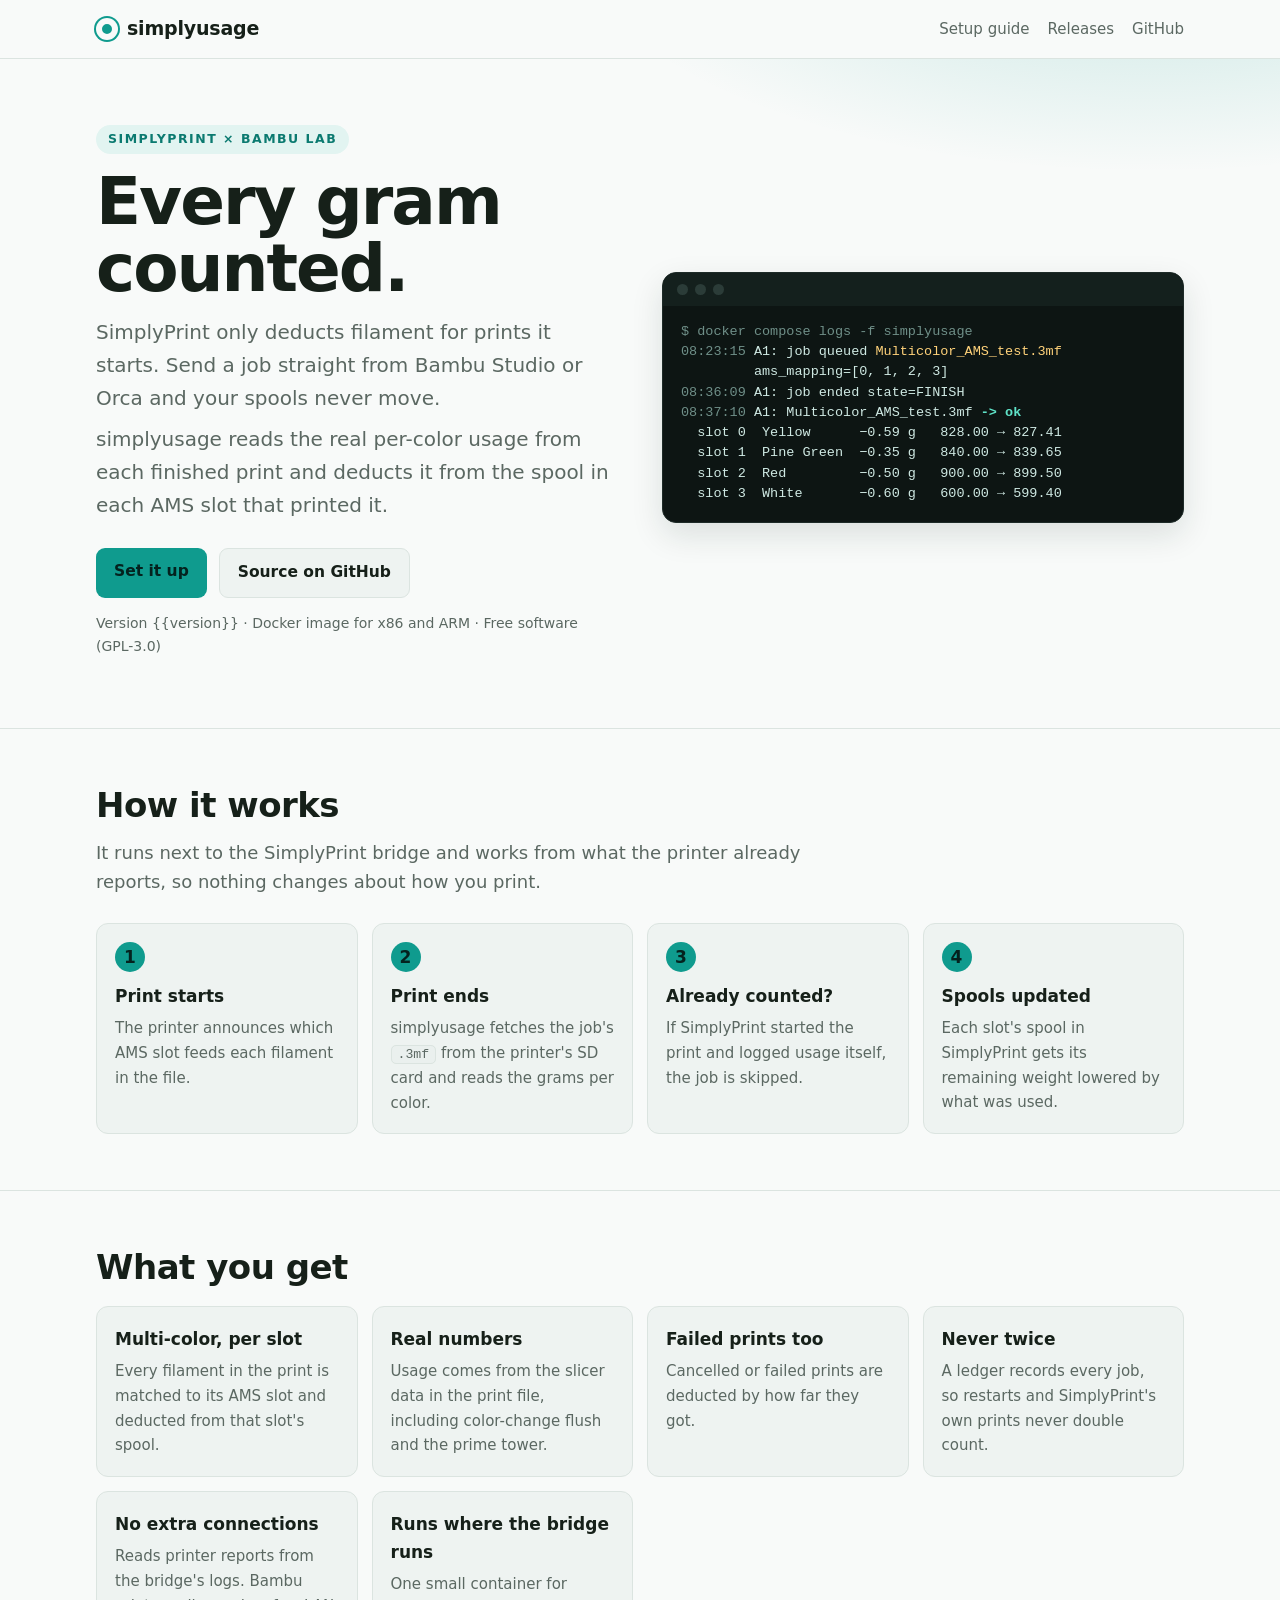
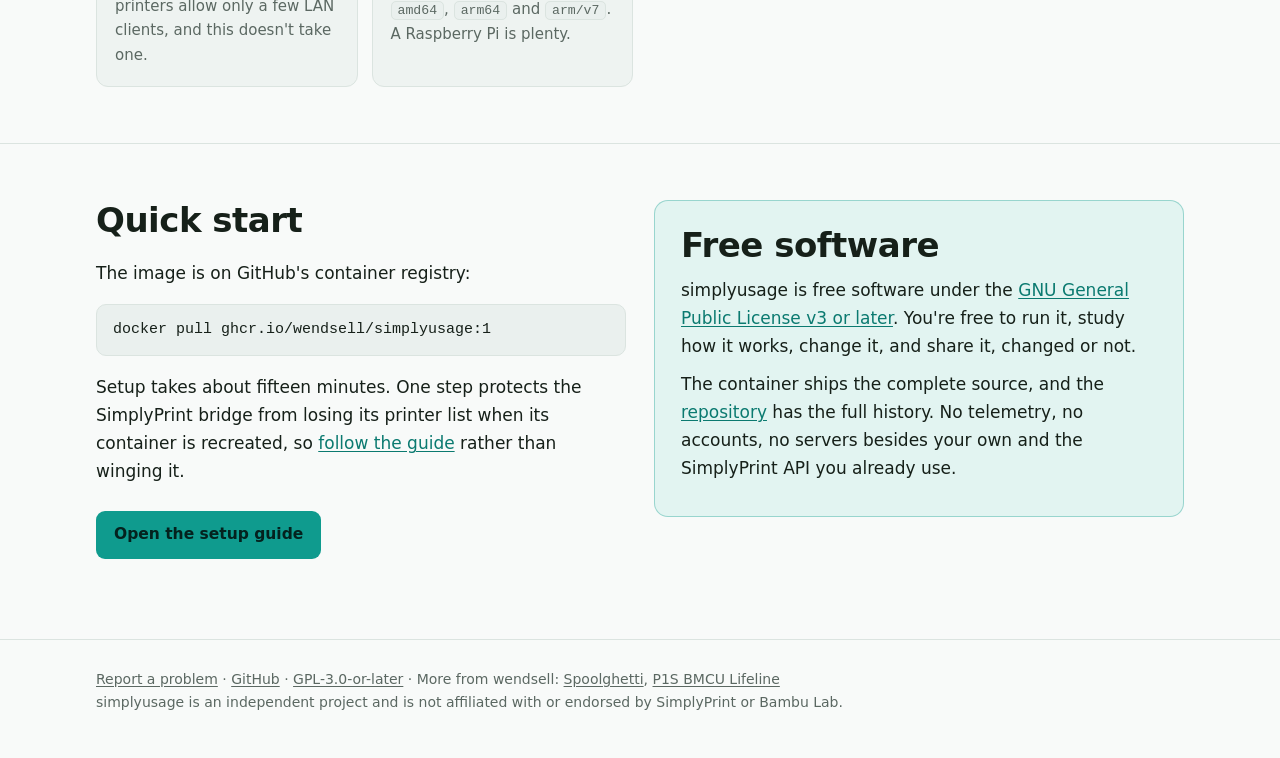
==== site/index.html @ 27cade97 "Release prep: GPL-3.0-or-later, multi-arch image, setup guide, website - License under GPL-3.0-or-la" ====
<!doctype html>
<!-- SPDX-License-Identifier: GPL-3.0-or-later -->
<html lang="en">
<head>
<meta charset="utf-8">
<meta name="viewport" content="width=device-width, initial-scale=1">
<title>simplyusage: SimplyPrint spool tracking for Bambu prints sent from your slicer</title>
<meta name="description" content="SimplyPrint only deducts filament for prints it starts. simplyusage deducts the real per-color usage for Bambu Lab prints sent from Bambu Studio or Orca.">
<meta property="og:title" content="simplyusage">
<meta property="og:description" content="Accurate SimplyPrint spool weights for Bambu Lab prints you send from Bambu Studio or Orca.">
<link rel="canonical" href="https://wendsell.github.io/simplyusage/">
<link rel="icon" href="data:image/svg+xml,%3Csvg xmlns='http://www.w3.org/2000/svg' viewBox='0 0 64 64'%3E%3Ccircle cx='32' cy='32' r='28' fill='%230f9b8e'/%3E%3Ccircle cx='32' cy='32' r='11' fill='%23f8faf9'/%3E%3C/svg%3E">
<link rel="stylesheet" href="style.css">
</head>
<body>

<header class="topbar">
  <div class="wrap">
    <a class="brand" href="./"><span class="dot"></span>simplyusage</a>
    <nav>
      <a href="setup.html">Setup guide</a>
      <a class="hide-sm" href="https://github.com/wendsell/simplyusage/releases">Releases</a>
      <a href="https://github.com/wendsell/simplyusage">GitHub</a>
    </nav>
  </div>
</header>

<section class="hero">
  <div class="wrap">
    <div>
      <span class="kicker">SimplyPrint × Bambu Lab</span>
      <h1>Every gram counted.</h1>
      <p class="lede">SimplyPrint only deducts filament for prints it starts. Send a job straight from Bambu Studio or Orca and your spools never move.</p>
      <p class="lede">simplyusage reads the real per-color usage from each finished print and deducts it from the spool in each AMS slot that printed it.</p>
      <div class="btns">
        <a class="btn primary" href="setup.html">Set it up</a>
        <a class="btn ghost" href="https://github.com/wendsell/simplyusage">Source on GitHub</a>
      </div>
      <p class="version">Version {{version}} · Docker image for x86 and ARM · Free software (GPL-3.0)</p>
    </div>
    <div class="term" role="img" aria-label="simplyusage log output deducting four colors from four spools after a multi-color print">
      <div class="bar"><i></i><i></i><i></i></div>
<pre><span class="dim">$ docker compose logs -f simplyusage</span>
<span class="dim">08:23:15</span> A1: job queued <span class="k">Multicolor_AMS_test.3mf</span>
         ams_mapping=[0, 1, 2, 3]
<span class="dim">08:36:09</span> A1: job ended state=FINISH
<span class="dim">08:37:10</span> A1: Multicolor_AMS_test.3mf <span class="ok">-&gt; ok</span>
  slot 0  Yellow      −0.59 g   828.00 → 827.41
  slot 1  Pine Green  −0.35 g   840.00 → 839.65
  slot 2  Red         −0.50 g   900.00 → 899.50
  slot 3  White       −0.60 g   600.00 → 599.40</pre>
    </div>
  </div>
</section>

<section class="band">
  <div class="wrap">
    <h2>How it works</h2>
    <p class="sub">It runs next to the SimplyPrint bridge and works from what the printer already reports, so nothing changes about how you print.</p>
    <div class="steps">
      <div class="step"><h3>Print starts</h3><p>The printer announces which AMS slot feeds each filament in the file.</p></div>
      <div class="step"><h3>Print ends</h3><p>simplyusage fetches the job's <code>.3mf</code> from the printer's SD card and reads the grams per color.</p></div>
      <div class="step"><h3>Already counted?</h3><p>If SimplyPrint started the print and logged usage itself, the job is skipped.</p></div>
      <div class="step"><h3>Spools updated</h3><p>Each slot's spool in SimplyPrint gets its remaining weight lowered by what was used.</p></div>
    </div>
  </div>
</section>

<section class="band">
  <div class="wrap">
    <h2>What you get</h2>
    <div class="grid">
      <div class="card"><h3>Multi-color, per slot</h3><p>Every filament in the print is matched to its AMS slot and deducted from that slot's spool.</p></div>
      <div class="card"><h3>Real numbers</h3><p>Usage comes from the slicer data in the print file, including color-change flush and the prime tower.</p></div>
      <div class="card"><h3>Failed prints too</h3><p>Cancelled or failed prints are deducted by how far they got.</p></div>
      <div class="card"><h3>Never twice</h3><p>A ledger records every job, so restarts and SimplyPrint's own prints never double count.</p></div>
      <div class="card"><h3>No extra connections</h3><p>Reads printer reports from the bridge's logs. Bambu printers allow only a few LAN clients, and this doesn't take one.</p></div>
      <div class="card"><h3>Runs where the bridge runs</h3><p>One small container for <code>amd64</code>, <code>arm64</code> and <code>arm/v7</code>. A Raspberry Pi is plenty.</p></div>
    </div>
  </div>
</section>

<section class="band">
  <div class="wrap split">
    <div>
      <h2>Quick start</h2>
      <p>The image is on GitHub's container registry:</p>
<pre><code>docker pull ghcr.io/wendsell/simplyusage:1</code></pre>
      <p>Setup takes about fifteen minutes. One step protects the SimplyPrint bridge from losing its printer list when its container is recreated, so <a href="setup.html">follow the guide</a> rather than winging it.</p>
      <div class="btns"><a class="btn primary" href="setup.html">Open the setup guide</a></div>
    </div>
    <div class="free">
      <h2>Free software</h2>
      <p>simplyusage is free software under the <a href="https://www.gnu.org/licenses/gpl-3.0.html">GNU General Public License v3 or later</a>. You're free to run it, study how it works, change it, and share it, changed or not.</p>
      <p>The container ships the complete source, and the <a href="https://github.com/wendsell/simplyusage">repository</a> has the full history. No telemetry, no accounts, no servers besides your own and the SimplyPrint API you already use.</p>
    </div>
  </div>
</section>

<footer>
  <div class="wrap">
    <a href="https://github.com/wendsell/simplyusage/issues">Report a problem</a> · <a href="https://github.com/wendsell/simplyusage">GitHub</a> · <a href="https://github.com/wendsell/simplyusage/blob/main/LICENSE">GPL-3.0-or-later</a>
    · More from wendsell: <a href="https://wendsell.github.io/spoolghetti/">Spoolghetti</a>, <a href="https://wendsell.github.io/P1S-BMCU-Lifeline/">P1S BMCU Lifeline</a><br>
    simplyusage is an independent project and is not affiliated with or endorsed by SimplyPrint or Bambu Lab.
  </div>
</footer>
</body>
</html>
---- site/style.css ----
/* SPDX-License-Identifier: GPL-3.0-or-later */
:root {
  --bg:#f8faf9; --fg:#162019; --muted:#5b6862; --card:#eef3f1; --line:#dbe4e0;
  --accent:#0f9b8e; --accent-strong:#0b7a70; --accent-soft:#e2f4f1; --link:#0b7a70; --code:#eaf0ee;
  --note:#2f6fd6; --tip:#1f8a4c; --important:#8a4fd6; --warning:#b97f00; --caution:#d23b2f;
  --term-bg:#0d1513; --term-fg:#cfe9e3; --term-dim:#6f8f88; --term-ok:#5fe3c8; --term-key:#ffd27a;
  --shadow:0 12px 32px rgba(15,40,35,.12);
}
@media (prefers-color-scheme: dark) {
  :root {
    --bg:#0f1413; --fg:#e4ece9; --muted:#95a6a0; --card:#161d1b; --line:#24302c;
    --accent:#2ed3c0; --accent-strong:#5fe3d3; --accent-soft:#12302b; --link:#5fe3d3; --code:#18211e;
    --note:#6ea2ff; --tip:#4cc47f; --important:#b48cff; --warning:#f0b429; --caution:#ff6b5e;
    --shadow:0 12px 32px rgba(0,0,0,.45);
  }
}
* { box-sizing:border-box; }
html { scroll-behavior:smooth; scroll-padding-top:20px; }
body { margin:0; background:var(--bg); color:var(--fg); font:17px/1.65 system-ui,-apple-system,"Segoe UI",Roboto,Arial,sans-serif; }
a { color:var(--link); text-underline-offset:2px; }
.wrap { max-width:1120px; margin:0 auto; padding:0 16px; }
code { font-family:ui-monospace,SFMono-Regular,Consolas,monospace; font-size:.88em; background:var(--code);
       border:1px solid var(--line); border-radius:5px; padding:1px 6px; }
pre { background:var(--code); border:1px solid var(--line); border-radius:10px; padding:14px 16px; overflow:auto; font-size:15px; line-height:1.5; }
pre code { background:none; border:0; padding:0; font-size:inherit; }

/* ---------- top bar (guide) ---------- */
.topbar { border-bottom:1px solid var(--line); background:var(--bg); }
.topbar .wrap { display:flex; align-items:center; gap:18px; height:58px; }
.brand { font-weight:850; font-size:19px; color:var(--fg); text-decoration:none; display:flex; align-items:center; gap:9px; letter-spacing:-.01em; }
.brand .dot { width:22px; height:22px; border-radius:50%; background:var(--accent); box-shadow:inset 0 0 0 6px var(--bg), 0 0 0 2px var(--accent); }
.topbar nav { margin-left:auto; display:flex; gap:18px; font-size:15px; }
.topbar nav a { color:var(--muted); text-decoration:none; }
.topbar nav a:hover { color:var(--fg); }

/* ---------- hero ---------- */
.hero { padding:64px 0 56px;
        background:radial-gradient(900px 380px at 90% -20%, color-mix(in srgb, var(--accent) 22%, transparent), transparent 65%); }
.hero .wrap { display:grid; grid-template-columns:1fr 1fr; gap:44px; align-items:center; }
.kicker { display:inline-block; font-size:12.5px; font-weight:800; letter-spacing:.12em; text-transform:uppercase; color:var(--accent-strong);
          background:var(--accent-soft); border-radius:999px; padding:4px 12px; }
.hero h1 { font-size:clamp(40px,6.4vw,66px); line-height:1.02; margin:14px 0 14px; letter-spacing:-.03em; }
.hero .lede { font-size:20px; color:var(--muted); margin:0 0 8px; max-width:540px; }
.btns { display:flex; gap:12px; flex-wrap:wrap; margin-top:26px; }
.btn { display:inline-block; padding:11px 18px; border-radius:9px; font-weight:750; text-decoration:none; font-size:15.5px; }
.btn.primary { background:var(--accent); color:#04221e; }
.btn.ghost { border:1px solid var(--line); color:var(--fg); background:var(--card); }
.version { margin-top:14px; color:var(--muted); font-size:14px; }

.term { background:var(--term-bg); color:var(--term-fg); border-radius:14px; box-shadow:var(--shadow);
        font:13.5px/1.6 ui-monospace,SFMono-Regular,Consolas,monospace; overflow:hidden; border:1px solid #1e2b28; }
.term .bar { display:flex; gap:7px; padding:11px 14px; background:#14201d; }
.term .bar i { width:11px; height:11px; border-radius:50%; background:#2b3c38; }
.term pre { margin:0; padding:16px 18px 18px; background:none; border:0; white-space:pre-wrap; word-break:break-word; color:inherit; font-size:inherit; }
.term .dim { color:var(--term-dim); } .term .ok { color:var(--term-ok); font-weight:700; } .term .k { color:var(--term-key); }

/* ---------- landing sections ---------- */
section.band { padding:56px 0; border-top:1px solid var(--line); }
h2 { font-size:clamp(26px,3.4vw,34px); line-height:1.2; margin:0 0 18px; letter-spacing:-.015em; }
.sub { color:var(--muted); max-width:720px; margin:-6px 0 26px; font-size:18px; }
.steps { display:grid; grid-template-columns:repeat(4,1fr); gap:14px; counter-reset:step; }
.step { background:var(--card); border:1px solid var(--line); border-radius:12px; padding:18px; position:relative; }
.step::before { counter-increment:step; content:counter(step); display:grid; place-items:center; width:30px; height:30px;
                border-radius:50%; background:var(--accent); color:#04221e; font-weight:850; margin-bottom:10px; }
.step h3 { margin:0 0 6px; font-size:17px; }
.step p { margin:0; color:var(--muted); font-size:15px; }
.grid { display:grid; grid-template-columns:repeat(auto-fit,minmax(250px,1fr)); gap:14px; }
.card { background:var(--card); border:1px solid var(--line); border-radius:12px; padding:18px; }
.card h3 { margin:0 0 6px; font-size:17px; }
.card p { margin:0; color:var(--muted); font-size:15px; }
.split { display:grid; grid-template-columns:1fr 1fr; gap:28px; align-items:start; }
.free { background:var(--accent-soft); border:1px solid color-mix(in srgb, var(--accent) 35%, transparent); border-radius:14px; padding:24px 26px; }
.free h2 { margin-bottom:10px; }
.free p { margin:0 0 10px; }

/* ---------- guide layout ---------- */
.layout { max-width:1120px; margin:0 auto; padding:36px 16px 24px; display:grid; grid-template-columns:230px minmax(0,1fr); gap:48px; }
.toc { position:sticky; top:20px; align-self:start; max-height:calc(100vh - 40px); overflow:auto; font-size:14.5px; }
.toc-title { font-size:12px; font-weight:800; letter-spacing:.12em; text-transform:uppercase; color:var(--muted); margin:0 0 10px; }
.toc ol { list-style:none; margin:0; padding:0; border-left:2px solid var(--line); }
.toc li a { display:block; padding:5px 0 5px 14px; margin-left:-2px; border-left:2px solid transparent; color:var(--muted); text-decoration:none; line-height:1.35; }
.toc li a:hover { color:var(--fg); }
.toc li a.active { color:var(--fg); font-weight:700; border-left-color:var(--accent); }
.toc .meta { margin-top:18px; color:var(--muted); font-size:13px; }
.toc-mobile { display:none; }
.doc { min-width:0; max-width:790px; }
.doc h1 { font-size:clamp(34px,5vw,46px); line-height:1.1; margin:0 0 10px; letter-spacing:-.02em; }
.doc .lead p { font-size:18.5px; color:var(--muted); }
.doc .sec { border-top:1px solid var(--line); padding:6px 0 18px; margin-top:22px; }
.doc h2 { margin:24px 0 14px; }
.doc h3 { font-size:19px; margin:26px 0 8px; }
.doc li { margin:4px 0; }
.doc li::marker { color:var(--accent); }
.table-wrap { overflow-x:auto; margin:14px 0 20px; border:1px solid var(--line); border-radius:10px; }
table { border-collapse:collapse; width:100%; font-size:15.5px; }
th, td { padding:9px 14px; text-align:left; border-bottom:1px solid var(--line); vertical-align:top; }
th { background:var(--card); font-size:13px; text-transform:uppercase; letter-spacing:.06em; color:var(--muted); }
tr:last-child td { border-bottom:0; }
.callout { margin:18px 0; padding:12px 16px 4px; border:1px solid var(--line); border-left:4px solid var(--c); border-radius:0 10px 10px 0; background:var(--card); }
.callout-title { font-weight:800; color:var(--c); margin:0 0 4px; font-size:13.5px; text-transform:uppercase; letter-spacing:.08em; }
.callout.note { --c:var(--note); } .callout.tip { --c:var(--tip); } .callout.important { --c:var(--important); }
.callout.warning { --c:var(--warning); } .callout.caution { --c:var(--caution); }

footer { border-top:1px solid var(--line); padding:28px 0 44px; color:var(--muted); font-size:14px; margin-top:24px; }
footer a { color:var(--muted); }

@media (max-width: 900px) {
  .hero .wrap, .split { grid-template-columns:1fr; }
  .steps { grid-template-columns:1fr 1fr; }
  .layout { grid-template-columns:1fr; gap:0; padding-top:22px; }
  .toc { display:none; }
  .toc-mobile { display:block; margin:0 0 18px; border:1px solid var(--line); border-radius:10px; background:var(--card); }
  .toc-mobile summary { cursor:pointer; padding:12px 16px; font-weight:700; }
  .toc-mobile ol { margin:0; padding:0 16px 12px 34px; }
  .toc-mobile a { color:var(--fg); text-decoration:none; display:block; padding:4px 0; }
}
@media (max-width: 560px) {
  body { font-size:16px; }
  .steps { grid-template-columns:1fr; }
  .topbar nav a.hide-sm { display:none; }
  .hero { padding-top:40px; }
}
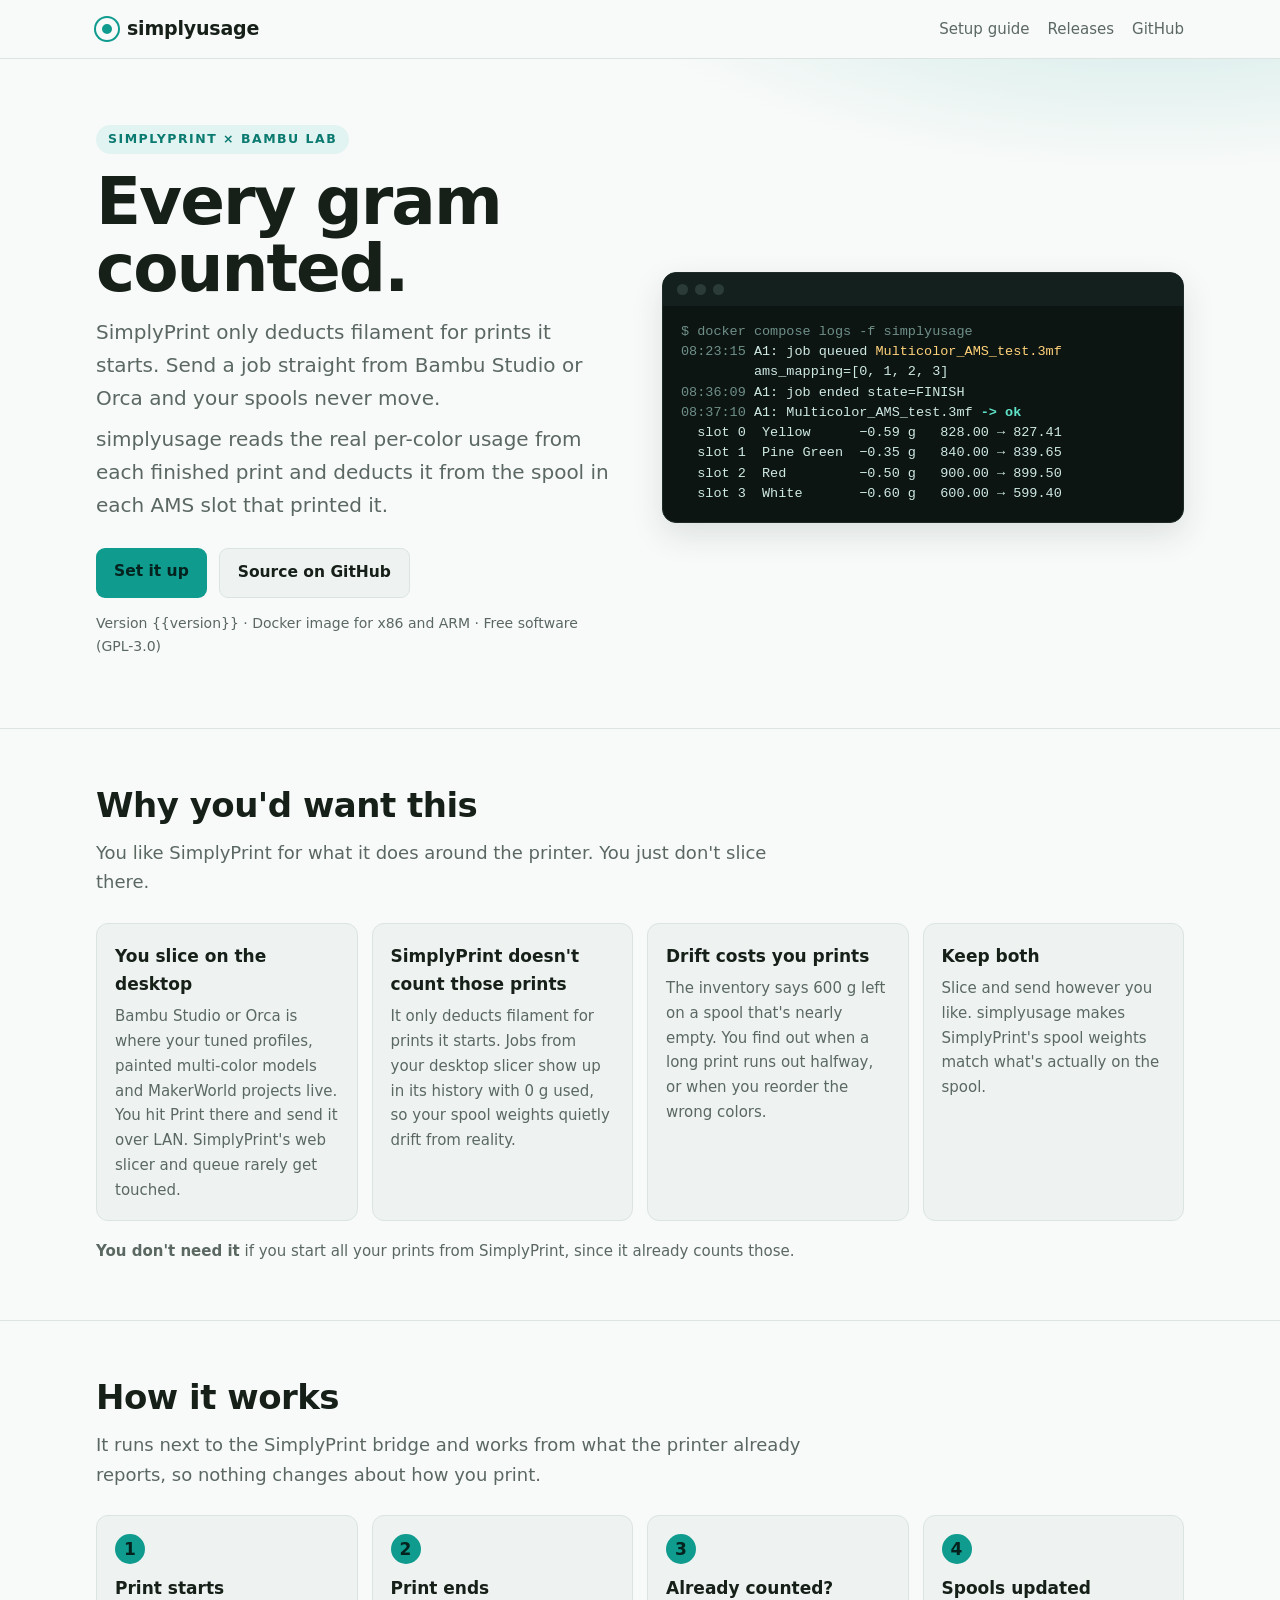
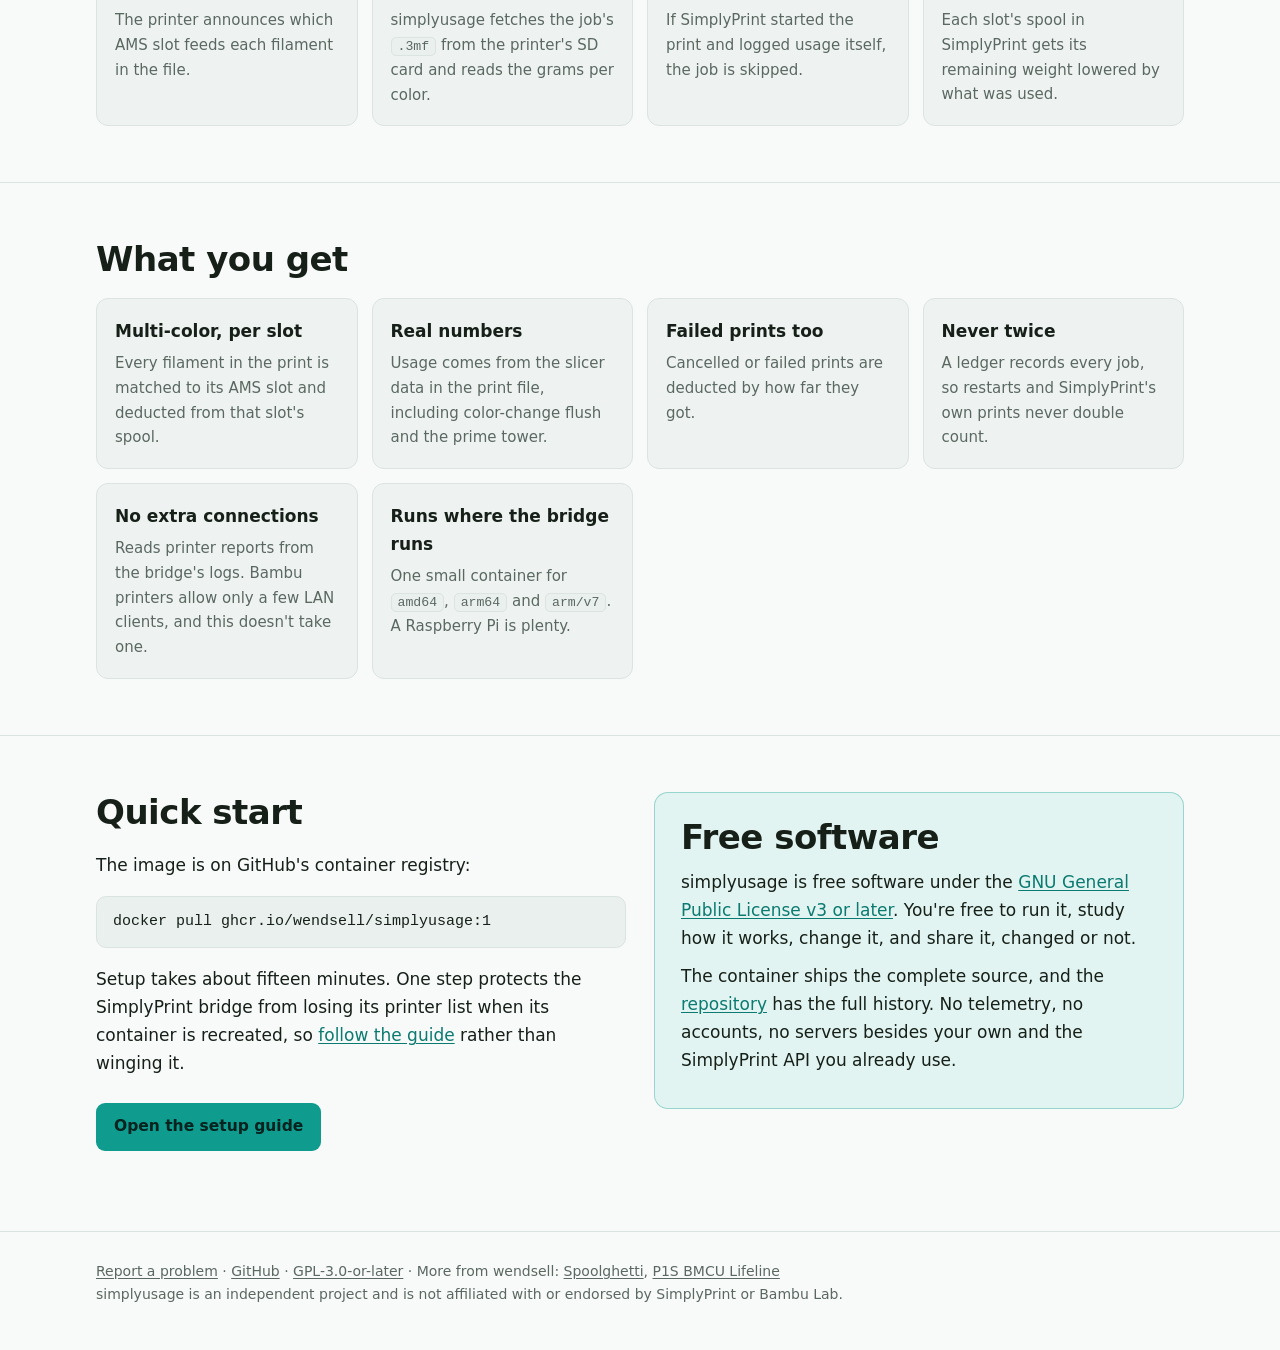
==== commit 7ab5c662: "Explain who simplyusage is for: desktop-slicer users who track spools in SimplyPrint Co-Authored-By:" ====
--- a/site/index.html
+++ b/site/index.html
@@ -55,6 +55,20 @@
 
 <section class="band">
   <div class="wrap">
+    <h2>Why you'd want this</h2>
+    <p class="sub">You like SimplyPrint for what it does around the printer. You just don't slice there.</p>
+    <div class="grid">
+      <div class="card"><h3>You slice on the desktop</h3><p>Bambu Studio or Orca is where your tuned profiles, painted multi-color models and MakerWorld projects live. You hit Print there and send it over LAN. SimplyPrint's web slicer and queue rarely get touched.</p></div>
+      <div class="card"><h3>SimplyPrint doesn't count those prints</h3><p>It only deducts filament for prints it starts. Jobs from your desktop slicer show up in its history with 0 g used, so your spool weights quietly drift from reality.</p></div>
+      <div class="card"><h3>Drift costs you prints</h3><p>The inventory says 600 g left on a spool that's nearly empty. You find out when a long print runs out halfway, or when you reorder the wrong colors.</p></div>
+      <div class="card"><h3>Keep both</h3><p>Slice and send however you like. simplyusage makes SimplyPrint's spool weights match what's actually on the spool.</p></div>
+    </div>
+    <p style="color:var(--muted); margin:18px 0 0; font-size:15px;"><b>You don't need it</b> if you start all your prints from SimplyPrint, since it already counts those.</p>
+  </div>
+</section>
+
+<section class="band">
+  <div class="wrap">
     <h2>How it works</h2>
     <p class="sub">It runs next to the SimplyPrint bridge and works from what the printer already reports, so nothing changes about how you print.</p>
     <div class="steps">
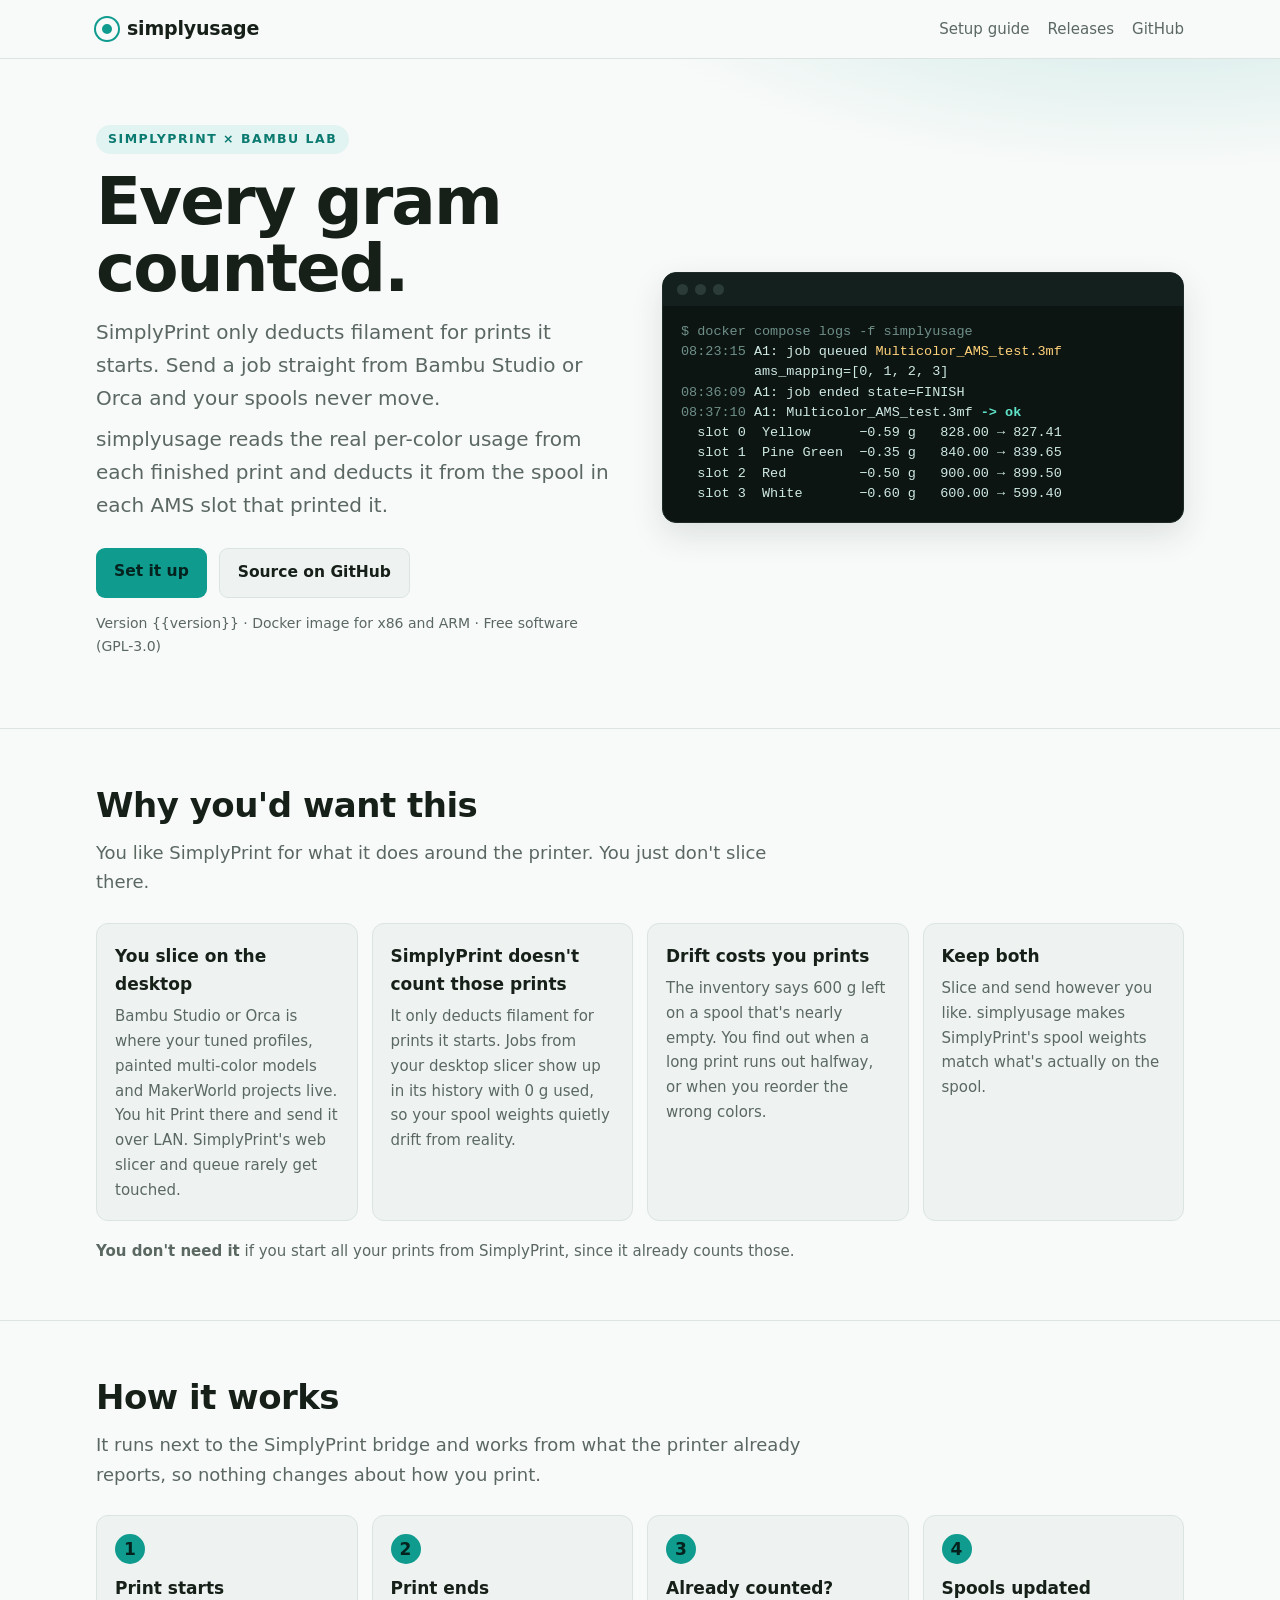
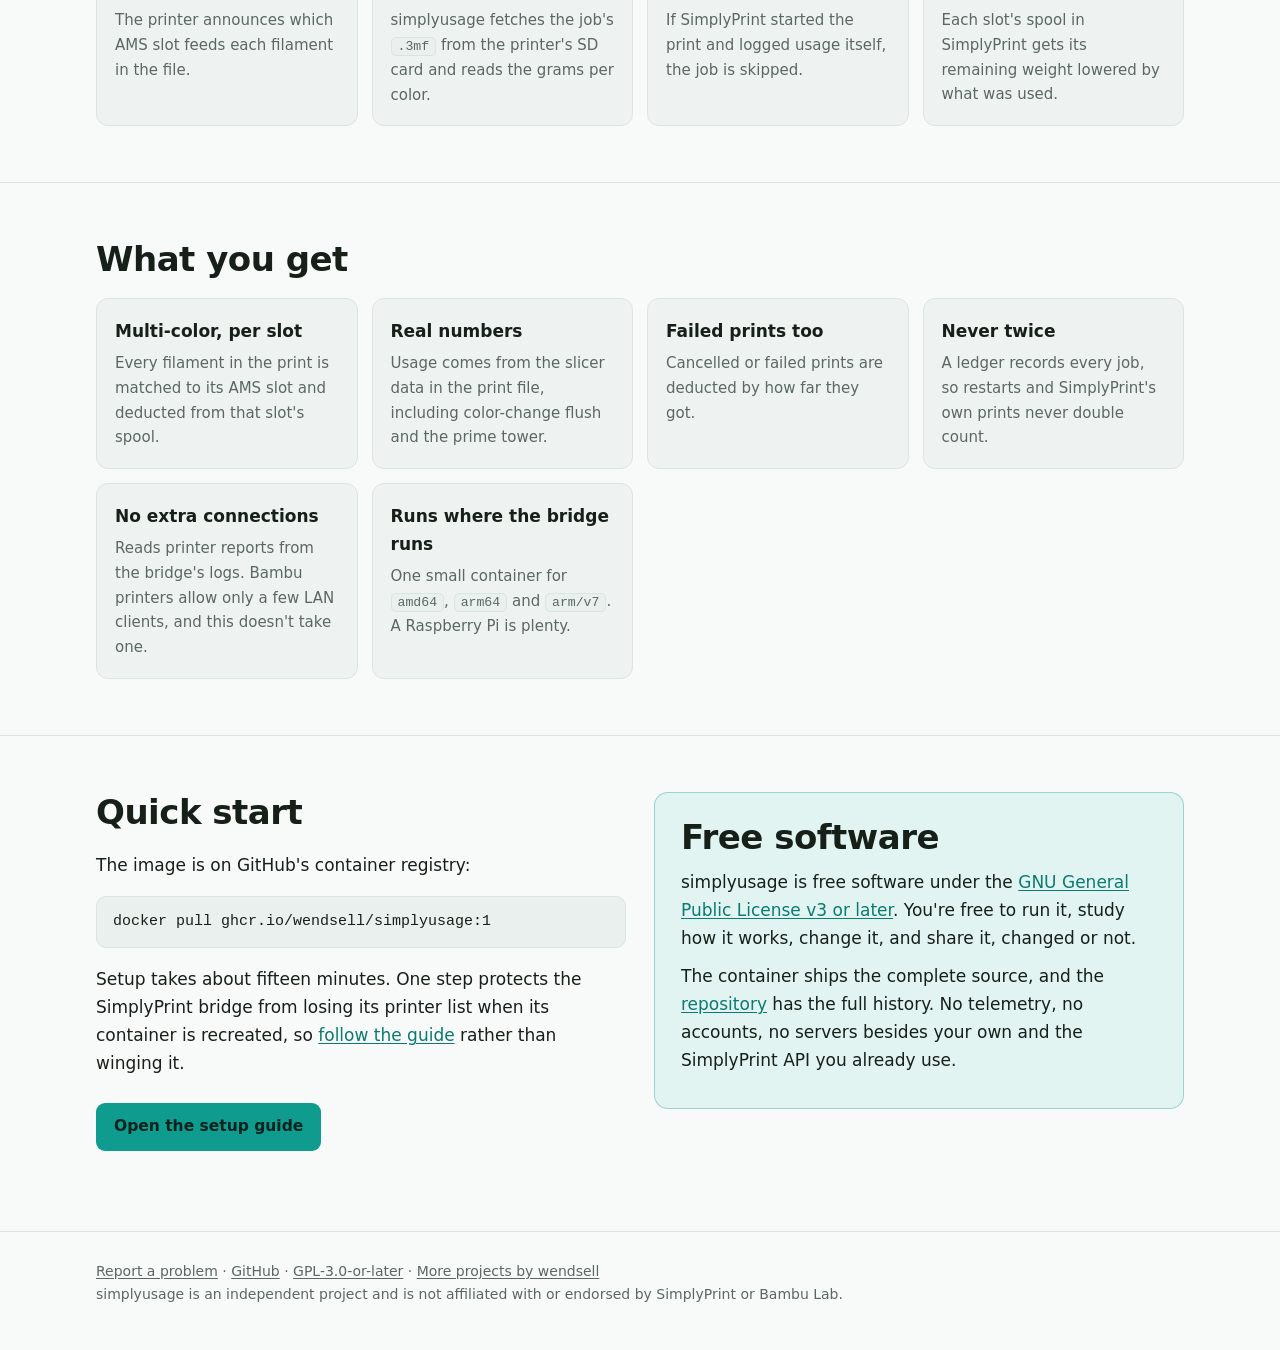
==== commit 45409e23: "Link to the projects page at wendsell.github.io Co-Authored-By: Claude Opus 5.5 <noreply@anthropic.c" ====
--- a/site/index.html
+++ b/site/index.html
@@ -114,7 +114,7 @@
 <footer>
   <div class="wrap">
     <a href="https://github.com/wendsell/simplyusage/issues">Report a problem</a> · <a href="https://github.com/wendsell/simplyusage">GitHub</a> · <a href="https://github.com/wendsell/simplyusage/blob/main/LICENSE">GPL-3.0-or-later</a>
-    · More from wendsell: <a href="https://wendsell.github.io/spoolghetti/">Spoolghetti</a>, <a href="https://wendsell.github.io/P1S-BMCU-Lifeline/">P1S BMCU Lifeline</a><br>
+    · <a href="https://wendsell.github.io/">More projects by wendsell</a><br>
     simplyusage is an independent project and is not affiliated with or endorsed by SimplyPrint or Bambu Lab.
   </div>
 </footer>
